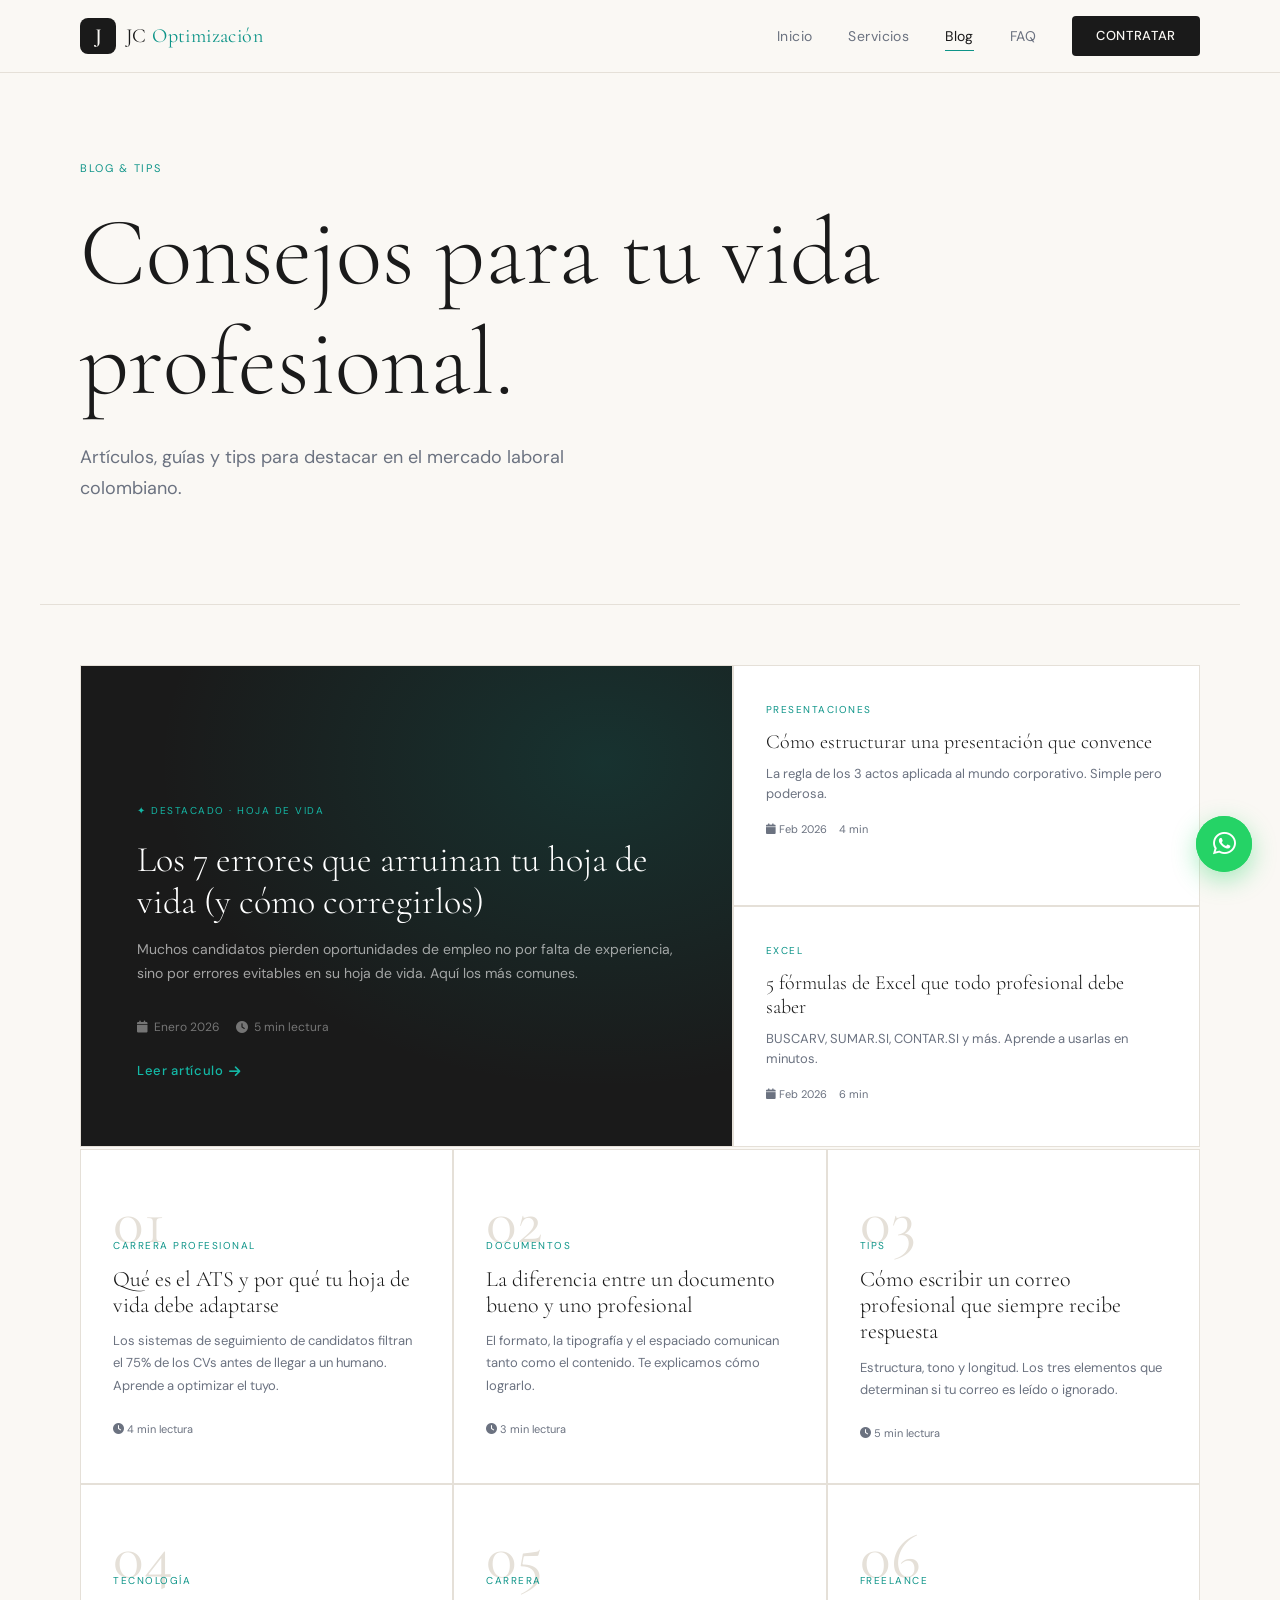
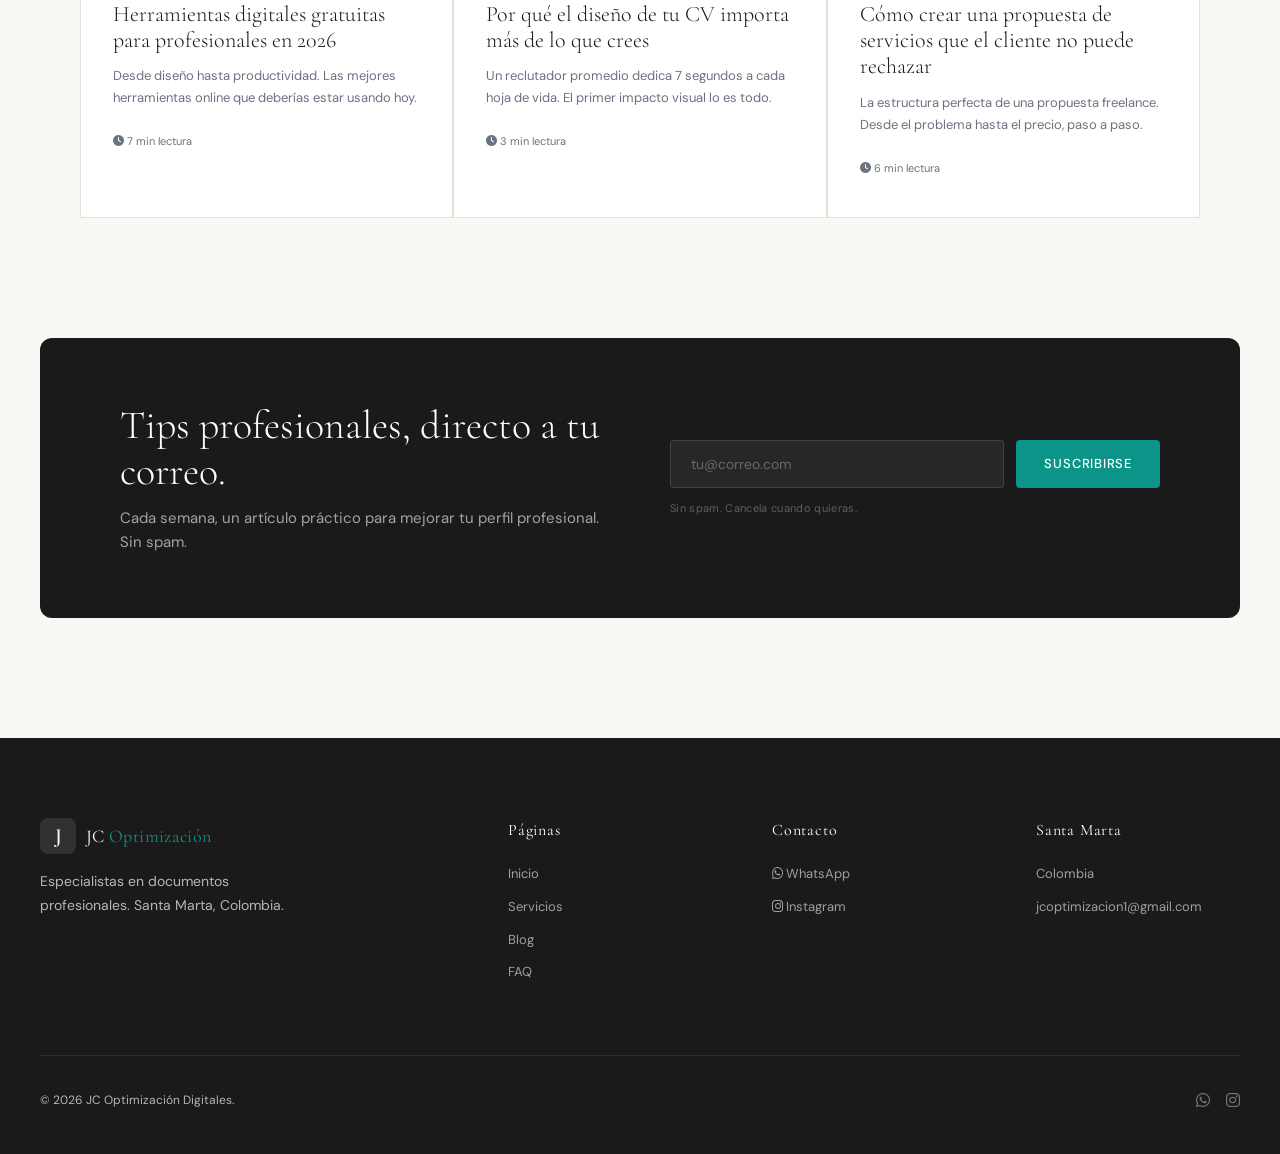
==== blog.html @ 0caf8feb "Add files via upload" ====
<!DOCTYPE html>
<html lang="es">
<head>
<meta charset="UTF-8">
<meta name="viewport" content="width=device-width, initial-scale=1.0">
<title>Blog — JC Optimización Digitales</title>
<link rel="stylesheet" href="shared.css">
<link rel="stylesheet" href="https://cdnjs.cloudflare.com/ajax/libs/font-awesome/6.5.1/css/all.min.css">
<style>
.blog-section { max-width: 1200px; margin: 0 auto; padding: 60px 40px 120px; }
.blog-featured {
  display: grid; grid-template-columns: 1.4fr 1fr; gap: 2px;
  background: var(--border); border: 1px solid var(--border); margin-bottom: 2px;
}
.post-featured {
  background: var(--charcoal); padding: 64px 56px;
  display: flex; flex-direction: column; justify-content: flex-end;
  min-height: 480px; position: relative; overflow: hidden;
}
.post-featured::before {
  content: ''; position: absolute; inset: 0;
  background: radial-gradient(ellipse at 80% 20%, rgba(13,148,136,0.2), transparent 60%);
}
.post-tag-dark { font-size: 10px; letter-spacing: 0.15em; text-transform: uppercase; color: var(--teal-light); margin-bottom: 20px; position: relative; }
.post-featured h2 { font-size: 36px; color: white; position: relative; line-height: 1.15; margin-bottom: 16px; }
.post-featured p { color: rgba(255,255,255,0.6); font-size: 14px; line-height: 1.7; position: relative; margin-bottom: 32px; }
.post-meta { display: flex; align-items: center; gap: 16px; font-size: 12px; color: rgba(255,255,255,0.4); position: relative; }
.post-meta span { display: flex; align-items: center; gap: 6px; }
.read-link { color: var(--teal-light); text-decoration: none; font-size: 13px; font-weight: 500; display: flex; align-items: center; gap: 6px; letter-spacing: 0.05em; position: relative; transition: gap 0.2s; }
.read-link:hover { gap: 10px; }

.blog-sidebar { display: flex; flex-direction: column; gap: 2px; background: var(--border); }
.post-side {
  background: var(--card); padding: 36px 32px; flex: 1;
  transition: background 0.2s; cursor: pointer; position: relative;
}
.post-side::after { content: ''; position: absolute; left: 0; top: 0; bottom: 0; width: 3px; background: var(--teal); transform: scaleY(0); transition: transform 0.3s; }
.post-side:hover { background: var(--cream); }
.post-side:hover::after { transform: scaleY(1); }
.post-tag { font-size: 10px; letter-spacing: 0.15em; text-transform: uppercase; color: var(--teal); margin-bottom: 12px; }
.post-side h3 { font-size: 20px; margin-bottom: 10px; line-height: 1.2; }
.post-side p { font-size: 13px; color: var(--muted); line-height: 1.6; margin-bottom: 16px; }
.post-meta-light { font-size: 11px; color: var(--muted); display: flex; gap: 12px; }

.blog-grid { display: grid; grid-template-columns: repeat(3, 1fr); gap: 2px; background: var(--border); border: 1px solid var(--border); margin-top: 2px; }
.post-card { background: var(--card); padding: 40px 32px; transition: background 0.2s; position: relative; overflow: hidden; }
.post-card::before { content: ''; position: absolute; bottom: 0; left: 0; right: 0; height: 2px; background: var(--teal); transform: scaleX(0); transition: transform 0.3s; }
.post-card:hover { background: var(--cream); }
.post-card:hover::before { transform: scaleX(1); }
.post-card h3 { font-size: 22px; margin: 12px 0 12px; line-height: 1.2; }
.post-card p { font-size: 13px; color: var(--muted); line-height: 1.7; margin-bottom: 24px; }
.post-number { font-family: 'Cormorant Garamond', serif; font-size: 64px; color: var(--border); line-height: 1; margin-bottom: -16px; }

.section-divider { max-width: 1200px; margin: 0 auto; padding: 0 40px; }
.section-divider hr { border: none; border-top: 1px solid var(--border); margin: 0 0 48px; }
.section-divider h2 { font-size: 36px; margin-bottom: 48px; }

.newsletter-bar { background: var(--charcoal); margin: 0 40px 120px; border-radius: 12px; padding: 64px 80px; display: grid; grid-template-columns: 1fr 1fr; gap: 60px; align-items: center; }
.newsletter-bar h2 { font-size: 40px; color: white; }
.newsletter-bar p { color: rgba(255,255,255,0.6); margin-top: 12px; font-size: 15px; }
.newsletter-form { display: flex; gap: 12px; }
.newsletter-form input { flex: 1; background: rgba(255,255,255,0.06); border: 1px solid rgba(255,255,255,0.12); border-radius: 4px; padding: 14px 20px; color: white; font-size: 14px; font-family: 'DM Sans', sans-serif; outline: none; }
.newsletter-form input::placeholder { color: rgba(255,255,255,0.3); }
.newsletter-form input:focus { border-color: var(--teal); }
.btn-subscribe { background: var(--teal); color: white; border: none; padding: 14px 28px; border-radius: 4px; font-size: 13px; letter-spacing: 0.06em; text-transform: uppercase; cursor: pointer; font-family: 'DM Sans', sans-serif; font-weight: 500; white-space: nowrap; transition: background 0.2s; }
.btn-subscribe:hover { background: #0d9488; }

@media (max-width: 900px) {
  .blog-featured { grid-template-columns: 1fr; }
  .blog-grid { grid-template-columns: 1fr 1fr; }
  .newsletter-bar { grid-template-columns: 1fr; gap: 32px; padding: 48px 32px; margin: 0 20px 80px; }
}
@media (max-width: 600px) {
  .blog-grid { grid-template-columns: 1fr; }
  .blog-section { padding: 40px 20px 80px; }
  .newsletter-form { flex-direction: column; }
}
</style>
</head>
<body>

<nav>
  <div class="nav-inner">
    <a href="index.html" class="logo">
      <div class="logo-mark">J</div>
      <span class="logo-text">JC <span>Optimización</span></span>
    </a>
    <div class="nav-links">
      <a href="index.html">Inicio</a>
      <a href="servicios.html">Servicios</a>
      <a href="blog.html" class="active">Blog</a>
      <a href="faq.html">FAQ</a>
      <a href="servicios.html" class="nav-cta">Contratar</a>
    </div>
    <button class="nav-mobile-toggle" onclick="toggleMobileMenu()"><i class="fas fa-bars"></i></button>
  </div>
</nav>
<div class="nav-mobile-menu" id="mobileMenu">
  <a href="index.html" onclick="toggleMobileMenu()">Inicio</a>
  <a href="servicios.html" onclick="toggleMobileMenu()">Servicios</a>
  <a href="blog.html" onclick="toggleMobileMenu()">Blog</a>
  <a href="faq.html" onclick="toggleMobileMenu()">FAQ</a>
  <a href="servicios.html" onclick="toggleMobileMenu()">Contratar →</a>
</div>

<div class="page-header">
  <div class="page-tag">Blog & Tips</div>
  <h1>Consejos para tu vida profesional.</h1>
  <p>Artículos, guías y tips para destacar en el mercado laboral colombiano.</p>
</div>

<section class="blog-section">
  <!-- Featured -->
  <div class="blog-featured reveal">
    <div class="post-featured">
      <div class="post-tag-dark">✦ Destacado · Hoja de Vida</div>
      <h2>Los 7 errores que arruinan tu hoja de vida (y cómo corregirlos)</h2>
      <p>Muchos candidatos pierden oportunidades de empleo no por falta de experiencia, sino por errores evitables en su hoja de vida. Aquí los más comunes.</p>
      <div class="post-meta" style="margin-bottom:24px">
        <span><i class="fas fa-calendar"></i> Enero 2026</span>
        <span><i class="fas fa-clock"></i> 5 min lectura</span>
      </div>
      <a href="#" class="read-link">Leer artículo <i class="fas fa-arrow-right"></i></a>
    </div>
    <div class="blog-sidebar">
      <div class="post-side">
        <div class="post-tag">Presentaciones</div>
        <h3>Cómo estructurar una presentación que convence</h3>
        <p>La regla de los 3 actos aplicada al mundo corporativo. Simple pero poderosa.</p>
        <div class="post-meta-light"><span><i class="fas fa-calendar"></i> Feb 2026</span><span>4 min</span></div>
      </div>
      <div class="post-side">
        <div class="post-tag">Excel</div>
        <h3>5 fórmulas de Excel que todo profesional debe saber</h3>
        <p>BUSCARV, SUMAR.SI, CONTAR.SI y más. Aprende a usarlas en minutos.</p>
        <div class="post-meta-light"><span><i class="fas fa-calendar"></i> Feb 2026</span><span>6 min</span></div>
      </div>
    </div>
  </div>

  <!-- Grid de posts -->
  <div class="blog-grid reveal delay-1">
    <div class="post-card">
      <div class="post-number">01</div>
      <div class="post-tag">Carrera profesional</div>
      <h3>Qué es el ATS y por qué tu hoja de vida debe adaptarse</h3>
      <p>Los sistemas de seguimiento de candidatos filtran el 75% de los CVs antes de llegar a un humano. Aprende a optimizar el tuyo.</p>
      <div class="post-meta-light"><span><i class="fas fa-clock"></i> 4 min lectura</span></div>
    </div>
    <div class="post-card">
      <div class="post-number">02</div>
      <div class="post-tag">Documentos</div>
      <h3>La diferencia entre un documento bueno y uno profesional</h3>
      <p>El formato, la tipografía y el espaciado comunican tanto como el contenido. Te explicamos cómo lograrlo.</p>
      <div class="post-meta-light"><span><i class="fas fa-clock"></i> 3 min lectura</span></div>
    </div>
    <div class="post-card">
      <div class="post-number">03</div>
      <div class="post-tag">Tips</div>
      <h3>Cómo escribir un correo profesional que siempre recibe respuesta</h3>
      <p>Estructura, tono y longitud. Los tres elementos que determinan si tu correo es leído o ignorado.</p>
      <div class="post-meta-light"><span><i class="fas fa-clock"></i> 5 min lectura</span></div>
    </div>
    <div class="post-card">
      <div class="post-number">04</div>
      <div class="post-tag">Tecnología</div>
      <h3>Herramientas digitales gratuitas para profesionales en 2026</h3>
      <p>Desde diseño hasta productividad. Las mejores herramientas online que deberías estar usando hoy.</p>
      <div class="post-meta-light"><span><i class="fas fa-clock"></i> 7 min lectura</span></div>
    </div>
    <div class="post-card">
      <div class="post-number">05</div>
      <div class="post-tag">Carrera</div>
      <h3>Por qué el diseño de tu CV importa más de lo que crees</h3>
      <p>Un reclutador promedio dedica 7 segundos a cada hoja de vida. El primer impacto visual lo es todo.</p>
      <div class="post-meta-light"><span><i class="fas fa-clock"></i> 3 min lectura</span></div>
    </div>
    <div class="post-card">
      <div class="post-number">06</div>
      <div class="post-tag">Freelance</div>
      <h3>Cómo crear una propuesta de servicios que el cliente no puede rechazar</h3>
      <p>La estructura perfecta de una propuesta freelance. Desde el problema hasta el precio, paso a paso.</p>
      <div class="post-meta-light"><span><i class="fas fa-clock"></i> 6 min lectura</span></div>
    </div>
  </div>
</section>

<!-- Newsletter -->
<div class="newsletter-bar reveal">
  <div>
    <h2>Tips profesionales, directo a tu correo.</h2>
    <p>Cada semana, un artículo práctico para mejorar tu perfil profesional. Sin spam.</p>
  </div>
  <div>
    <div class="newsletter-form">
      <input type="email" placeholder="tu@correo.com" id="newsletterEmail">
      <button class="btn-subscribe" onclick="subscribeNewsletter()">Suscribirse</button>
    </div>
    <p style="color:rgba(255,255,255,0.3);font-size:11px;margin-top:12px;letter-spacing:0.03em">Sin spam. Cancela cuando quieras.</p>
  </div>
</div>

<!-- FOOTER -->
<footer>
  <div class="footer-inner">
    <div class="footer-grid">
      <div class="footer-brand">
        <div class="logo" style="margin-bottom:16px">
          <div class="logo-mark">J</div>
          <span class="logo-text" style="color:white">JC <span>Optimización</span></span>
        </div>
        <p>Especialistas en documentos profesionales. Santa Marta, Colombia.</p>
      </div>
      <div class="footer-col">
        <h5>Páginas</h5>
        <a href="index.html">Inicio</a>
        <a href="servicios.html">Servicios</a>
        <a href="blog.html">Blog</a>
        <a href="faq.html">FAQ</a>
      </div>
      <div class="footer-col">
        <h5>Contacto</h5>
        <a href="https://wa.me/573043854745" target="_blank"><i class="fab fa-whatsapp"></i> WhatsApp</a>
        <a href="https://www.instagram.com/jc_optimizacion_digital" target="_blank"><i class="fab fa-instagram"></i> Instagram</a>
      </div>
      <div class="footer-col">
        <h5>Santa Marta</h5>
        <a href="#">Colombia</a>
        <a href="https://mail.google.com/mail/?view=cm&fs=1&to=jcoptimizacion1@gmail.com" target="_blank">jcoptimizacion1@gmail.com</a>
      </div>
    </div>
    <div class="footer-bottom">
      <span>© 2026 JC Optimización Digitales.</span>
      <div class="footer-socials">
        <a href="https://wa.me/573043854745" target="_blank"><i class="fab fa-whatsapp"></i></a>
        <a href="https://www.instagram.com/jc_optimizacion_digital" target="_blank"><i class="fab fa-instagram"></i></a>
      </div>
    </div>
  </div>
</footer>

<div class="wa-float">
  <span class="wa-tooltip">¿Tienes dudas? ¡Escríbeme!</span>
  <a href="https://wa.me/573043854745?text=Hola%20JC%2C%20quiero%20más%20información" target="_blank" class="wa-btn">
    <div class="wa-pulse"></div>
    <i class="fab fa-whatsapp" style="position:relative;z-index:1"></i>
  </a>
</div>

<script>
function toggleMobileMenu() { document.getElementById('mobileMenu').classList.toggle('open') }
function subscribeNewsletter() {
  const email = document.getElementById('newsletterEmail').value.trim()
  if (!email) return
  const t = document.createElement('div')
  t.className = 'toast'
  t.innerHTML = '✓ ¡Suscrito! Pronto recibirás el primer tip.'
  document.body.appendChild(t)
  setTimeout(() => { t.style.transition = 'all .4s'; t.style.opacity = '0'; setTimeout(() => t.remove(), 400) }, 3000)
  document.getElementById('newsletterEmail').value = ''
}
const obs = new IntersectionObserver(entries => {
  entries.forEach(e => { if (e.isIntersecting) { e.target.classList.add('visible'); obs.unobserve(e.target) } })
}, { threshold: 0.08 })
document.querySelectorAll('.reveal').forEach(el => obs.observe(el))
</script>
</body>
</html>
---- shared.css ----
@import url('https://fonts.googleapis.com/css2?family=Cormorant+Garamond:ital,wght@0,300;0,400;0,600;1,300;1,400&family=DM+Sans:wght@300;400;500&display=swap');

:root {
  --cream: #faf8f4;
  --charcoal: #1a1a1a;
  --teal: #0d9488;
  --teal-light: #14b8a6;
  --gold: #b8971a;
  --muted: #6b7280;
  --border: #e5e0d8;
  --card: #ffffff;
}

* { box-sizing: border-box; margin: 0; padding: 0; }

body {
  font-family: 'DM Sans', sans-serif;
  background: var(--cream);
  color: var(--charcoal);
  font-size: 16px;
  line-height: 1.6;
}

h1, h2, h3, h4 {
  font-family: 'Cormorant Garamond', serif;
  font-weight: 300;
  line-height: 1.15;
}

/* ── NAV ── */
nav {
  position: fixed;
  top: 0; left: 0; right: 0;
  z-index: 100;
  background: rgba(250,248,244,0.95);
  backdrop-filter: blur(12px);
  border-bottom: 1px solid var(--border);
}
.nav-inner {
  max-width: 1200px;
  margin: 0 auto;
  padding: 0 40px;
  height: 72px;
  display: flex;
  align-items: center;
  justify-content: space-between;
}
.logo {
  display: flex;
  align-items: center;
  gap: 10px;
  text-decoration: none;
  color: var(--charcoal);
}
.logo-mark {
  width: 36px; height: 36px;
  background: var(--charcoal);
  border-radius: 8px;
  display: flex;
  align-items: center;
  justify-content: center;
  color: var(--cream);
  font-family: 'Cormorant Garamond', serif;
  font-size: 20px;
  font-weight: 600;
}
.logo-text { font-family: 'Cormorant Garamond', serif; font-size: 20px; font-weight: 400; letter-spacing: 0.02em; }
.logo-text span { color: var(--teal); }

.nav-links { display: flex; align-items: center; gap: 36px; }
.nav-links a {
  text-decoration: none;
  color: var(--muted);
  font-size: 14px;
  font-weight: 400;
  letter-spacing: 0.03em;
  transition: color 0.2s;
  position: relative;
}
.nav-links a::after {
  content: '';
  position: absolute;
  bottom: -4px; left: 0; right: 0;
  height: 1px;
  background: var(--teal);
  transform: scaleX(0);
  transition: transform 0.2s ease;
}
.nav-links a:hover, .nav-links a.active { color: var(--charcoal); }
.nav-links a:hover::after, .nav-links a.active::after { transform: scaleX(1); }

.nav-cta {
  background: var(--charcoal);
  color: var(--cream) !important;
  padding: 10px 24px;
  border-radius: 4px;
  font-size: 13px !important;
  font-weight: 500 !important;
  letter-spacing: 0.05em !important;
  text-transform: uppercase;
  transition: background 0.2s, transform 0.2s !important;
}
.nav-cta::after { display: none !important; }
.nav-cta:hover { background: var(--teal) !important; color: white !important; transform: translateY(-1px) !important; }

/* ── FOOTER ── */
footer {
  background: var(--charcoal);
  color: rgba(250,248,244,0.7);
  padding: 80px 40px 40px;
}
.footer-inner { max-width: 1200px; margin: 0 auto; }
.footer-grid { display: grid; grid-template-columns: 2fr 1fr 1fr 1fr; gap: 60px; margin-bottom: 60px; }
.footer-brand .logo-mark { background: rgba(255,255,255,0.1); }
.footer-brand .logo-text { color: white; font-size: 18px; }
.footer-brand p { margin-top: 16px; font-size: 14px; line-height: 1.7; max-width: 280px; }
.footer-col h5 { color: white; font-family: 'Cormorant Garamond', serif; font-size: 16px; font-weight: 400; margin-bottom: 20px; letter-spacing: 0.05em; }
.footer-col a { display: block; color: rgba(250,248,244,0.6); text-decoration: none; font-size: 13px; margin-bottom: 12px; transition: color 0.2s; }
.footer-col a:hover { color: var(--teal-light); }
.footer-bottom { border-top: 1px solid rgba(255,255,255,0.08); padding-top: 32px; display: flex; justify-content: space-between; align-items: center; font-size: 12px; }
.footer-socials { display: flex; gap: 16px; }
.footer-socials a { color: rgba(255,255,255,0.4); font-size: 16px; transition: color 0.2s; }
.footer-socials a:hover { color: var(--teal-light); }

/* ── WHATSAPP FLOAT ── */
.wa-float {
  position: fixed; bottom: 28px; right: 28px; z-index: 999;
  display: flex; align-items: center; gap: 12px;
}
.wa-btn {
  width: 56px; height: 56px;
  background: #25d366;
  border-radius: 50%;
  display: flex; align-items: center; justify-content: center;
  color: white; font-size: 26px;
  box-shadow: 0 8px 24px rgba(37,211,102,0.4);
  text-decoration: none;
  transition: transform 0.3s, box-shadow 0.3s;
  position: relative;
}
.wa-btn:hover { transform: scale(1.1); box-shadow: 0 12px 32px rgba(37,211,102,0.55); }
.wa-pulse {
  position: absolute; inset: 0; border-radius: 50%;
  background: #25d366;
  animation: pulse 2.5s ease-out infinite;
}
@keyframes pulse { 0% { transform: scale(1); opacity: 0.6; } 100% { transform: scale(1.9); opacity: 0; } }
.wa-tooltip {
  background: var(--charcoal); color: white;
  padding: 8px 14px; border-radius: 6px; font-size: 12px;
  white-space: nowrap; opacity: 0; transform: translateX(8px);
  transition: all 0.3s; pointer-events: none; letter-spacing: 0.02em;
}
.wa-float:hover .wa-tooltip { opacity: 1; transform: translateX(0); }

/* ── REVEAL ── */
.reveal { opacity: 0; transform: translateY(30px); transition: opacity 0.8s ease, transform 0.8s ease; }
.reveal.visible { opacity: 1; transform: translateY(0); }
.delay-1 { transition-delay: 0.1s; }
.delay-2 { transition-delay: 0.2s; }
.delay-3 { transition-delay: 0.3s; }
.delay-4 { transition-delay: 0.4s; }

/* ── BUTTONS ── */
.btn-primary {
  display: inline-flex; align-items: center; gap: 10px;
  background: var(--charcoal); color: var(--cream);
  padding: 14px 32px; border-radius: 4px;
  font-size: 13px; font-weight: 500; letter-spacing: 0.06em; text-transform: uppercase;
  text-decoration: none; border: none; cursor: pointer;
  transition: background 0.2s, transform 0.2s;
}
.btn-primary:hover { background: var(--teal); transform: translateY(-2px); }

.btn-outline {
  display: inline-flex; align-items: center; gap: 10px;
  background: transparent; color: var(--charcoal);
  padding: 13px 30px; border-radius: 4px;
  font-size: 13px; font-weight: 500; letter-spacing: 0.06em; text-transform: uppercase;
  text-decoration: none; border: 1px solid var(--charcoal); cursor: pointer;
  transition: all 0.2s;
}
.btn-outline:hover { background: var(--charcoal); color: var(--cream); }

/* ── PAGE HEADER ── */
.page-header {
  padding: 160px 40px 100px;
  max-width: 1200px; margin: 0 auto;
  border-bottom: 1px solid var(--border);
}
.page-tag { font-size: 11px; letter-spacing: 0.15em; text-transform: uppercase; color: var(--teal); margin-bottom: 20px; }
.page-header h1 { font-size: clamp(52px, 8vw, 96px); color: var(--charcoal); max-width: 800px; }
.page-header p { font-size: 18px; color: var(--muted); max-width: 520px; margin-top: 24px; line-height: 1.7; }

/* ── MOBILE NAV ── */
.nav-mobile-toggle { display: none; background: none; border: none; cursor: pointer; color: var(--charcoal); font-size: 20px; }
.nav-mobile-menu { display: none; position: fixed; inset: 72px 0 0; background: var(--cream); z-index: 99; padding: 40px; flex-direction: column; gap: 24px; }
.nav-mobile-menu.open { display: flex; }
.nav-mobile-menu a { font-size: 24px; font-family: 'Cormorant Garamond', serif; color: var(--charcoal); text-decoration: none; border-bottom: 1px solid var(--border); padding-bottom: 20px; }

@media (max-width: 768px) {
  .nav-links { display: none; }
  .nav-mobile-toggle { display: block; }
  .footer-grid { grid-template-columns: 1fr; gap: 40px; }
  .nav-inner { padding: 0 20px; }
  .page-header { padding: 120px 20px 60px; }
}
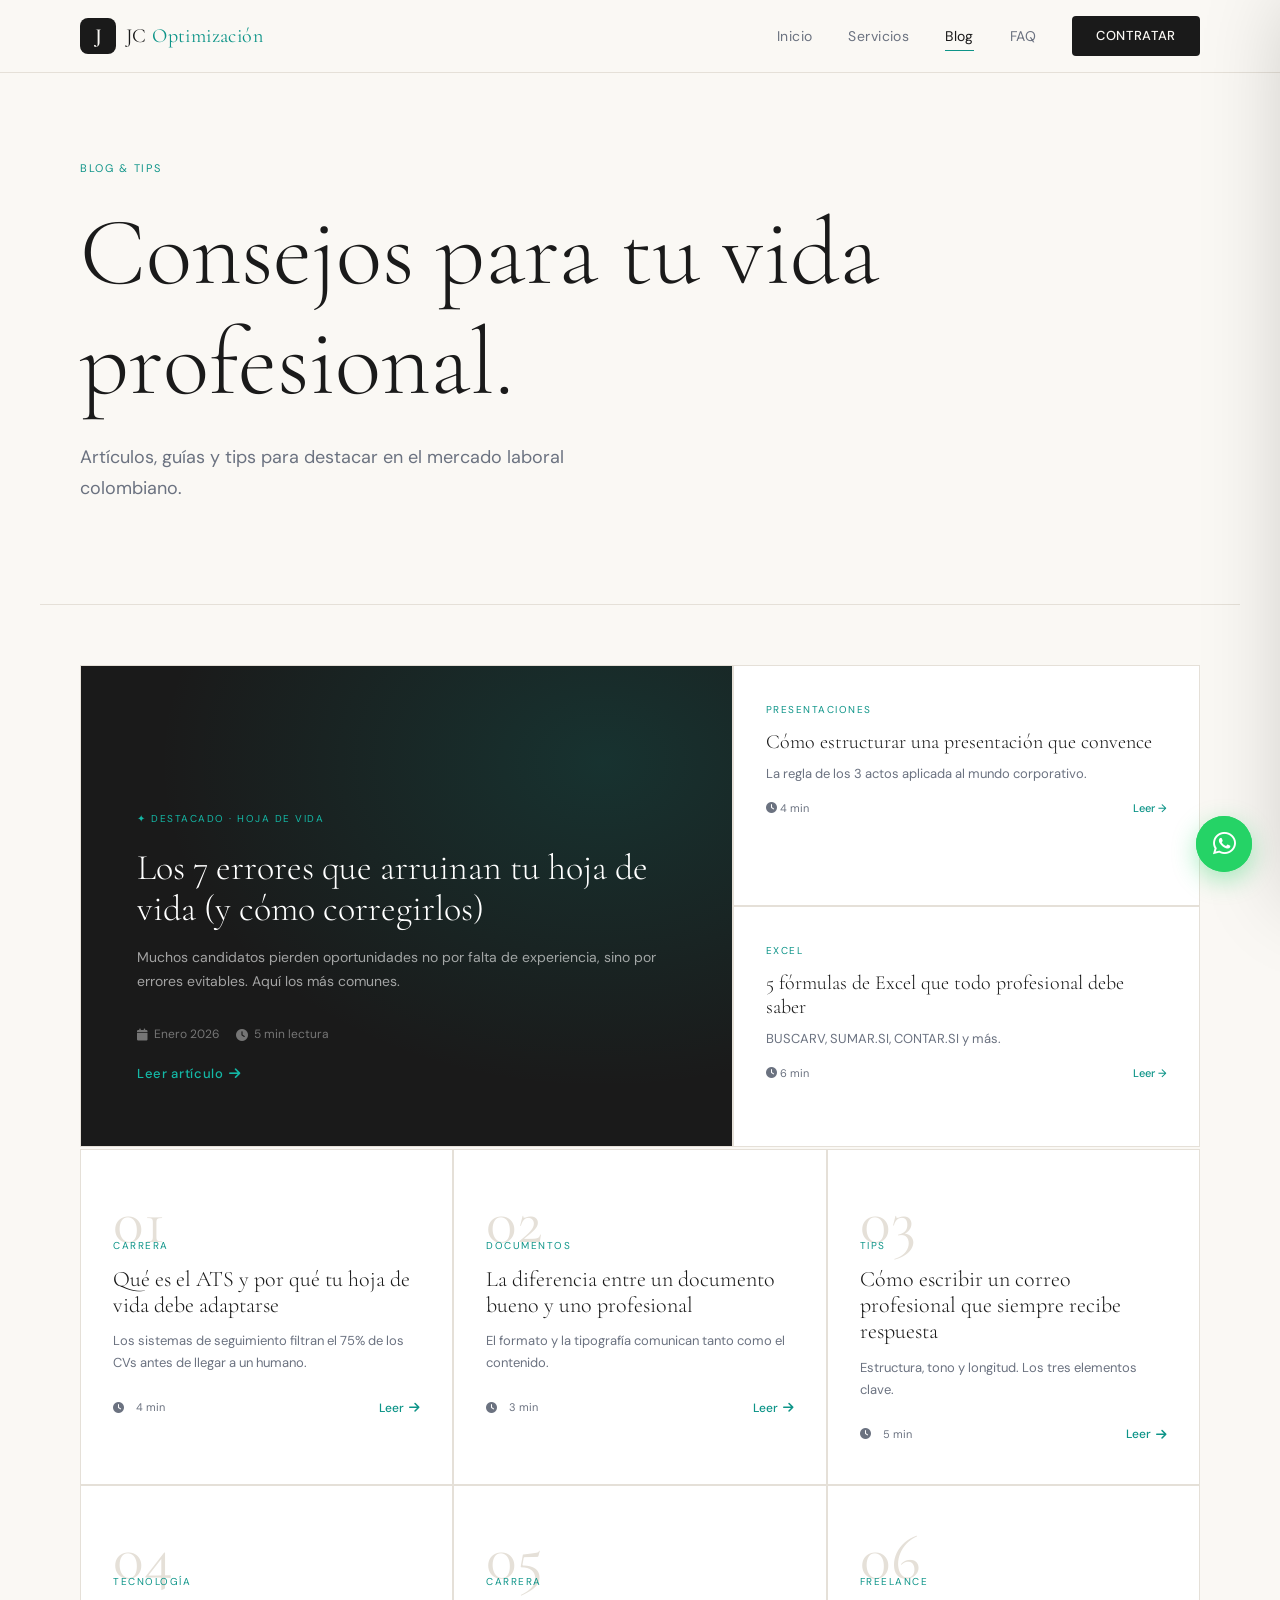
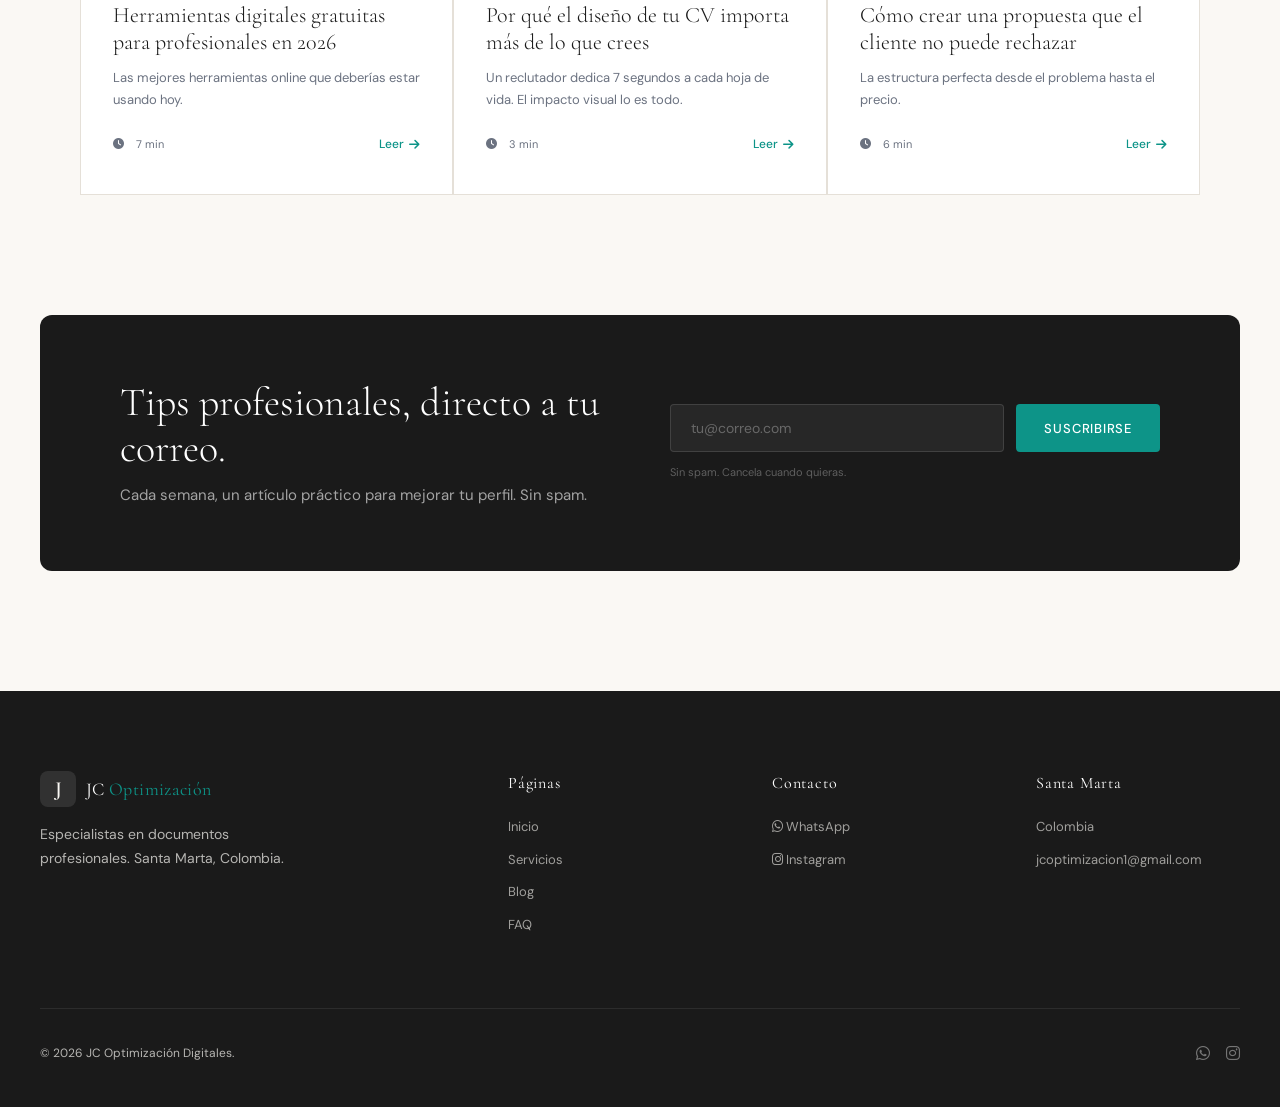
==== commit acadc8b8: "Add files via upload" ====
--- a/blog.html
+++ b/blog.html
@@ -8,72 +8,99 @@
 <link rel="stylesheet" href="https://cdnjs.cloudflare.com/ajax/libs/font-awesome/6.5.1/css/all.min.css">
 <style>
 .blog-section { max-width: 1200px; margin: 0 auto; padding: 60px 40px 120px; }
-.blog-featured {
-  display: grid; grid-template-columns: 1.4fr 1fr; gap: 2px;
-  background: var(--border); border: 1px solid var(--border); margin-bottom: 2px;
-}
-.post-featured {
-  background: var(--charcoal); padding: 64px 56px;
-  display: flex; flex-direction: column; justify-content: flex-end;
-  min-height: 480px; position: relative; overflow: hidden;
-}
-.post-featured::before {
-  content: ''; position: absolute; inset: 0;
-  background: radial-gradient(ellipse at 80% 20%, rgba(13,148,136,0.2), transparent 60%);
-}
-.post-tag-dark { font-size: 10px; letter-spacing: 0.15em; text-transform: uppercase; color: var(--teal-light); margin-bottom: 20px; position: relative; }
-.post-featured h2 { font-size: 36px; color: white; position: relative; line-height: 1.15; margin-bottom: 16px; }
-.post-featured p { color: rgba(255,255,255,0.6); font-size: 14px; line-height: 1.7; position: relative; margin-bottom: 32px; }
-.post-meta { display: flex; align-items: center; gap: 16px; font-size: 12px; color: rgba(255,255,255,0.4); position: relative; }
+.blog-featured { display: grid; grid-template-columns: 1.4fr 1fr; gap: 2px; background: var(--border); border: 1px solid var(--border); margin-bottom: 2px; }
+.post-featured { background: var(--charcoal); padding: 64px 56px; display: flex; flex-direction: column; justify-content: flex-end; min-height: 480px; position: relative; overflow: hidden; cursor: pointer; transition: opacity 0.2s; }
+.post-featured:hover { opacity: 0.9; }
+.post-featured::before { content: ''; position: absolute; inset: 0; background: radial-gradient(ellipse at 80% 20%, rgba(13,148,136,0.2), transparent 60%); }
+.post-tag-dark { font-size: 10px; letter-spacing: 0.15em; text-transform: uppercase; color: var(--teal-light); margin-bottom: 20px; position: relative; z-index: 1; }
+.post-featured h2 { font-size: 36px; color: white; position: relative; z-index: 1; line-height: 1.15; margin-bottom: 16px; }
+.post-featured .excerpt { color: rgba(255,255,255,0.6); font-size: 14px; line-height: 1.7; position: relative; z-index: 1; margin-bottom: 32px; }
+.post-meta { display: flex; align-items: center; gap: 16px; font-size: 12px; color: rgba(255,255,255,0.4); position: relative; z-index: 1; margin-bottom: 20px; }
 .post-meta span { display: flex; align-items: center; gap: 6px; }
-.read-link { color: var(--teal-light); text-decoration: none; font-size: 13px; font-weight: 500; display: flex; align-items: center; gap: 6px; letter-spacing: 0.05em; position: relative; transition: gap 0.2s; }
+.read-link { color: var(--teal-light); font-size: 13px; font-weight: 500; display: inline-flex; align-items: center; gap: 6px; letter-spacing: 0.05em; position: relative; z-index: 1; transition: gap 0.2s; background: none; border: none; cursor: pointer; font-family: 'DM Sans', sans-serif; padding: 0; }
 .read-link:hover { gap: 10px; }
 
 .blog-sidebar { display: flex; flex-direction: column; gap: 2px; background: var(--border); }
-.post-side {
-  background: var(--card); padding: 36px 32px; flex: 1;
-  transition: background 0.2s; cursor: pointer; position: relative;
-}
+.post-side { background: var(--card); padding: 36px 32px; flex: 1; transition: background 0.2s; cursor: pointer; position: relative; }
 .post-side::after { content: ''; position: absolute; left: 0; top: 0; bottom: 0; width: 3px; background: var(--teal); transform: scaleY(0); transition: transform 0.3s; }
 .post-side:hover { background: var(--cream); }
 .post-side:hover::after { transform: scaleY(1); }
 .post-tag { font-size: 10px; letter-spacing: 0.15em; text-transform: uppercase; color: var(--teal); margin-bottom: 12px; }
 .post-side h3 { font-size: 20px; margin-bottom: 10px; line-height: 1.2; }
 .post-side p { font-size: 13px; color: var(--muted); line-height: 1.6; margin-bottom: 16px; }
-.post-meta-light { font-size: 11px; color: var(--muted); display: flex; gap: 12px; }
+.post-meta-light { font-size: 11px; color: var(--muted); display: flex; gap: 12px; align-items: center; }
+.leer-mas { color: var(--teal); font-size: 11px; font-weight: 500; margin-left: auto; }
 
 .blog-grid { display: grid; grid-template-columns: repeat(3, 1fr); gap: 2px; background: var(--border); border: 1px solid var(--border); margin-top: 2px; }
-.post-card { background: var(--card); padding: 40px 32px; transition: background 0.2s; position: relative; overflow: hidden; }
+.post-card { background: var(--card); padding: 40px 32px; cursor: pointer; transition: background 0.2s; position: relative; overflow: hidden; }
 .post-card::before { content: ''; position: absolute; bottom: 0; left: 0; right: 0; height: 2px; background: var(--teal); transform: scaleX(0); transition: transform 0.3s; }
 .post-card:hover { background: var(--cream); }
 .post-card:hover::before { transform: scaleX(1); }
 .post-card h3 { font-size: 22px; margin: 12px 0 12px; line-height: 1.2; }
 .post-card p { font-size: 13px; color: var(--muted); line-height: 1.7; margin-bottom: 24px; }
 .post-number { font-family: 'Cormorant Garamond', serif; font-size: 64px; color: var(--border); line-height: 1; margin-bottom: -16px; }
-
-.section-divider { max-width: 1200px; margin: 0 auto; padding: 0 40px; }
-.section-divider hr { border: none; border-top: 1px solid var(--border); margin: 0 0 48px; }
-.section-divider h2 { font-size: 36px; margin-bottom: 48px; }
-
+.post-card-footer { display: flex; justify-content: space-between; align-items: center; }
+.read-arrow { color: var(--teal); font-size: 12px; font-weight: 500; display: flex; align-items: center; gap: 5px; }
+
+/* ── ARTICLE PANEL ── */
+.article-overlay { position: fixed; inset: 0; background: rgba(10,10,10,0.6); backdrop-filter: blur(5px); z-index: 500; opacity: 0; pointer-events: none; transition: opacity 0.3s ease; }
+.article-overlay.open { opacity: 1; pointer-events: all; }
+
+.article-panel { position: fixed; top: 0; right: 0; bottom: 0; width: min(740px, 100vw); background: #faf8f4; z-index: 501; overflow-y: auto; transform: translateX(105%); transition: transform 0.4s cubic-bezier(0.22,1,0.36,1); box-shadow: -32px 0 80px rgba(0,0,0,0.18); }
+.article-panel.open { transform: translateX(0); }
+
+.panel-topbar { position: sticky; top: 0; z-index: 10; background: rgba(250,248,244,0.96); backdrop-filter: blur(10px); border-bottom: 1px solid var(--border); padding: 18px 40px; display: flex; justify-content: space-between; align-items: center; }
+.panel-topbar-label { font-size: 12px; color: var(--muted); letter-spacing: 0.06em; text-transform: uppercase; }
+.panel-close { width: 36px; height: 36px; border-radius: 50%; border: 1px solid var(--border); background: none; display: flex; align-items: center; justify-content: center; cursor: pointer; color: var(--muted); font-size: 16px; transition: all 0.2s; }
+.panel-close:hover { background: var(--charcoal); color: white; border-color: var(--charcoal); }
+
+.panel-hero { padding: 52px 52px 36px; border-bottom: 1px solid var(--border); }
+.panel-hero .post-tag { margin-bottom: 16px; }
+.panel-hero h1 { font-size: clamp(26px, 3.5vw, 42px); line-height: 1.1; margin-bottom: 18px; color: var(--charcoal); }
+.panel-hero .summary { font-size: 16px; color: var(--muted); line-height: 1.75; margin-bottom: 24px; }
+.panel-meta { display: flex; gap: 18px; font-size: 12px; color: var(--muted); flex-wrap: wrap; }
+.panel-meta span { display: flex; align-items: center; gap: 6px; }
+
+.panel-body { padding: 44px 52px 80px; }
+.panel-body h2 { font-family: 'Cormorant Garamond', serif; font-size: 30px; font-weight: 300; color: var(--charcoal); margin: 40px 0 14px; line-height: 1.2; }
+.panel-body h3 { font-family: 'DM Sans', sans-serif; font-size: 17px; font-weight: 600; color: var(--charcoal); margin: 28px 0 10px; }
+.panel-body p { font-size: 15px; color: #3d3d3d; line-height: 1.9; margin-bottom: 18px; }
+.panel-body ul, .panel-body ol { margin: 12px 0 20px 22px; }
+.panel-body li { font-size: 15px; color: #3d3d3d; line-height: 1.8; margin-bottom: 8px; }
+.panel-body strong { color: var(--charcoal); }
+.panel-tip { background: rgba(13,148,136,0.07); border-left: 3px solid var(--teal); padding: 18px 22px; border-radius: 0 8px 8px 0; margin: 24px 0; }
+.panel-tip p { margin: 0; font-size: 14px; color: var(--charcoal); line-height: 1.7; }
+.panel-cta { background: var(--charcoal); border-radius: 12px; padding: 40px 36px; text-align: center; margin-top: 52px; }
+.panel-cta h3 { color: white; font-size: 26px; margin-bottom: 10px; }
+.panel-cta p { color: rgba(255,255,255,0.6); font-size: 14px; margin-bottom: 24px; }
+.panel-cta a { display: inline-flex; align-items: center; gap: 8px; background: var(--teal); color: white; padding: 14px 28px; border-radius: 4px; font-size: 13px; font-weight: 500; text-decoration: none; letter-spacing: 0.05em; transition: background 0.2s; }
+.panel-cta a:hover { background: #0d9488; }
+
+/* Newsletter */
 .newsletter-bar { background: var(--charcoal); margin: 0 40px 120px; border-radius: 12px; padding: 64px 80px; display: grid; grid-template-columns: 1fr 1fr; gap: 60px; align-items: center; }
 .newsletter-bar h2 { font-size: 40px; color: white; }
-.newsletter-bar p { color: rgba(255,255,255,0.6); margin-top: 12px; font-size: 15px; }
+.newsletter-bar > div > p { color: rgba(255,255,255,0.6); margin-top: 12px; font-size: 15px; }
 .newsletter-form { display: flex; gap: 12px; }
 .newsletter-form input { flex: 1; background: rgba(255,255,255,0.06); border: 1px solid rgba(255,255,255,0.12); border-radius: 4px; padding: 14px 20px; color: white; font-size: 14px; font-family: 'DM Sans', sans-serif; outline: none; }
 .newsletter-form input::placeholder { color: rgba(255,255,255,0.3); }
 .newsletter-form input:focus { border-color: var(--teal); }
 .btn-subscribe { background: var(--teal); color: white; border: none; padding: 14px 28px; border-radius: 4px; font-size: 13px; letter-spacing: 0.06em; text-transform: uppercase; cursor: pointer; font-family: 'DM Sans', sans-serif; font-weight: 500; white-space: nowrap; transition: background 0.2s; }
 .btn-subscribe:hover { background: #0d9488; }
+.toast { position: fixed; bottom: 24px; left: 50%; transform: translateX(-50%); background: var(--charcoal); color: white; padding: 14px 24px; border-radius: 6px; font-size: 13px; z-index: 999; display: flex; align-items: center; gap: 10px; }
 
 @media (max-width: 900px) {
   .blog-featured { grid-template-columns: 1fr; }
   .blog-grid { grid-template-columns: 1fr 1fr; }
   .newsletter-bar { grid-template-columns: 1fr; gap: 32px; padding: 48px 32px; margin: 0 20px 80px; }
+  .panel-hero, .panel-body { padding-left: 28px; padding-right: 28px; }
+  .panel-topbar { padding: 16px 24px; }
 }
 @media (max-width: 600px) {
   .blog-grid { grid-template-columns: 1fr; }
   .blog-section { padding: 40px 20px 80px; }
+  .post-featured { padding: 40px 28px; min-height: 360px; }
   .newsletter-form { flex-direction: column; }
+  .panel-hero, .panel-body { padding-left: 20px; padding-right: 20px; }
 }
 </style>
 </head>
@@ -110,97 +137,93 @@
 </div>
 
 <section class="blog-section">
-  <!-- Featured -->
   <div class="blog-featured reveal">
-    <div class="post-featured">
+    <div class="post-featured" onclick="openArticle(0)">
       <div class="post-tag-dark">✦ Destacado · Hoja de Vida</div>
       <h2>Los 7 errores que arruinan tu hoja de vida (y cómo corregirlos)</h2>
-      <p>Muchos candidatos pierden oportunidades de empleo no por falta de experiencia, sino por errores evitables en su hoja de vida. Aquí los más comunes.</p>
-      <div class="post-meta" style="margin-bottom:24px">
+      <p class="excerpt">Muchos candidatos pierden oportunidades no por falta de experiencia, sino por errores evitables. Aquí los más comunes.</p>
+      <div class="post-meta">
         <span><i class="fas fa-calendar"></i> Enero 2026</span>
         <span><i class="fas fa-clock"></i> 5 min lectura</span>
       </div>
-      <a href="#" class="read-link">Leer artículo <i class="fas fa-arrow-right"></i></a>
+      <button class="read-link">Leer artículo <i class="fas fa-arrow-right"></i></button>
     </div>
     <div class="blog-sidebar">
-      <div class="post-side">
+      <div class="post-side" onclick="openArticle(1)">
         <div class="post-tag">Presentaciones</div>
         <h3>Cómo estructurar una presentación que convence</h3>
-        <p>La regla de los 3 actos aplicada al mundo corporativo. Simple pero poderosa.</p>
-        <div class="post-meta-light"><span><i class="fas fa-calendar"></i> Feb 2026</span><span>4 min</span></div>
-      </div>
-      <div class="post-side">
+        <p>La regla de los 3 actos aplicada al mundo corporativo.</p>
+        <div class="post-meta-light"><span><i class="fas fa-clock"></i> 4 min</span><span class="leer-mas">Leer →</span></div>
+      </div>
+      <div class="post-side" onclick="openArticle(2)">
         <div class="post-tag">Excel</div>
         <h3>5 fórmulas de Excel que todo profesional debe saber</h3>
-        <p>BUSCARV, SUMAR.SI, CONTAR.SI y más. Aprende a usarlas en minutos.</p>
-        <div class="post-meta-light"><span><i class="fas fa-calendar"></i> Feb 2026</span><span>6 min</span></div>
-      </div>
-    </div>
-  </div>
-
-  <!-- Grid de posts -->
+        <p>BUSCARV, SUMAR.SI, CONTAR.SI y más.</p>
+        <div class="post-meta-light"><span><i class="fas fa-clock"></i> 6 min</span><span class="leer-mas">Leer →</span></div>
+      </div>
+    </div>
+  </div>
+
   <div class="blog-grid reveal delay-1">
-    <div class="post-card">
+    <div class="post-card" onclick="openArticle(3)">
       <div class="post-number">01</div>
-      <div class="post-tag">Carrera profesional</div>
+      <div class="post-tag">Carrera</div>
       <h3>Qué es el ATS y por qué tu hoja de vida debe adaptarse</h3>
-      <p>Los sistemas de seguimiento de candidatos filtran el 75% de los CVs antes de llegar a un humano. Aprende a optimizar el tuyo.</p>
-      <div class="post-meta-light"><span><i class="fas fa-clock"></i> 4 min lectura</span></div>
-    </div>
-    <div class="post-card">
+      <p>Los sistemas de seguimiento filtran el 75% de los CVs antes de llegar a un humano.</p>
+      <div class="post-card-footer"><div class="post-meta-light"><i class="fas fa-clock"></i> 4 min</div><span class="read-arrow">Leer <i class="fas fa-arrow-right"></i></span></div>
+    </div>
+    <div class="post-card" onclick="openArticle(4)">
       <div class="post-number">02</div>
       <div class="post-tag">Documentos</div>
       <h3>La diferencia entre un documento bueno y uno profesional</h3>
-      <p>El formato, la tipografía y el espaciado comunican tanto como el contenido. Te explicamos cómo lograrlo.</p>
-      <div class="post-meta-light"><span><i class="fas fa-clock"></i> 3 min lectura</span></div>
-    </div>
-    <div class="post-card">
+      <p>El formato y la tipografía comunican tanto como el contenido.</p>
+      <div class="post-card-footer"><div class="post-meta-light"><i class="fas fa-clock"></i> 3 min</div><span class="read-arrow">Leer <i class="fas fa-arrow-right"></i></span></div>
+    </div>
+    <div class="post-card" onclick="openArticle(5)">
       <div class="post-number">03</div>
       <div class="post-tag">Tips</div>
       <h3>Cómo escribir un correo profesional que siempre recibe respuesta</h3>
-      <p>Estructura, tono y longitud. Los tres elementos que determinan si tu correo es leído o ignorado.</p>
-      <div class="post-meta-light"><span><i class="fas fa-clock"></i> 5 min lectura</span></div>
-    </div>
-    <div class="post-card">
+      <p>Estructura, tono y longitud. Los tres elementos clave.</p>
+      <div class="post-card-footer"><div class="post-meta-light"><i class="fas fa-clock"></i> 5 min</div><span class="read-arrow">Leer <i class="fas fa-arrow-right"></i></span></div>
+    </div>
+    <div class="post-card" onclick="openArticle(6)">
       <div class="post-number">04</div>
       <div class="post-tag">Tecnología</div>
       <h3>Herramientas digitales gratuitas para profesionales en 2026</h3>
-      <p>Desde diseño hasta productividad. Las mejores herramientas online que deberías estar usando hoy.</p>
-      <div class="post-meta-light"><span><i class="fas fa-clock"></i> 7 min lectura</span></div>
-    </div>
-    <div class="post-card">
+      <p>Las mejores herramientas online que deberías estar usando hoy.</p>
+      <div class="post-card-footer"><div class="post-meta-light"><i class="fas fa-clock"></i> 7 min</div><span class="read-arrow">Leer <i class="fas fa-arrow-right"></i></span></div>
+    </div>
+    <div class="post-card" onclick="openArticle(7)">
       <div class="post-number">05</div>
       <div class="post-tag">Carrera</div>
       <h3>Por qué el diseño de tu CV importa más de lo que crees</h3>
-      <p>Un reclutador promedio dedica 7 segundos a cada hoja de vida. El primer impacto visual lo es todo.</p>
-      <div class="post-meta-light"><span><i class="fas fa-clock"></i> 3 min lectura</span></div>
-    </div>
-    <div class="post-card">
+      <p>Un reclutador dedica 7 segundos a cada hoja de vida. El impacto visual lo es todo.</p>
+      <div class="post-card-footer"><div class="post-meta-light"><i class="fas fa-clock"></i> 3 min</div><span class="read-arrow">Leer <i class="fas fa-arrow-right"></i></span></div>
+    </div>
+    <div class="post-card" onclick="openArticle(8)">
       <div class="post-number">06</div>
       <div class="post-tag">Freelance</div>
-      <h3>Cómo crear una propuesta de servicios que el cliente no puede rechazar</h3>
-      <p>La estructura perfecta de una propuesta freelance. Desde el problema hasta el precio, paso a paso.</p>
-      <div class="post-meta-light"><span><i class="fas fa-clock"></i> 6 min lectura</span></div>
+      <h3>Cómo crear una propuesta que el cliente no puede rechazar</h3>
+      <p>La estructura perfecta desde el problema hasta el precio.</p>
+      <div class="post-card-footer"><div class="post-meta-light"><i class="fas fa-clock"></i> 6 min</div><span class="read-arrow">Leer <i class="fas fa-arrow-right"></i></span></div>
     </div>
   </div>
 </section>
 
-<!-- Newsletter -->
 <div class="newsletter-bar reveal">
   <div>
     <h2>Tips profesionales, directo a tu correo.</h2>
-    <p>Cada semana, un artículo práctico para mejorar tu perfil profesional. Sin spam.</p>
+    <p>Cada semana, un artículo práctico para mejorar tu perfil. Sin spam.</p>
   </div>
   <div>
     <div class="newsletter-form">
       <input type="email" placeholder="tu@correo.com" id="newsletterEmail">
       <button class="btn-subscribe" onclick="subscribeNewsletter()">Suscribirse</button>
     </div>
-    <p style="color:rgba(255,255,255,0.3);font-size:11px;margin-top:12px;letter-spacing:0.03em">Sin spam. Cancela cuando quieras.</p>
-  </div>
-</div>
-
-<!-- FOOTER -->
+    <p style="color:rgba(255,255,255,0.3);font-size:11px;margin-top:12px">Sin spam. Cancela cuando quieras.</p>
+  </div>
+</div>
+
 <footer>
   <div class="footer-inner">
     <div class="footer-grid">
@@ -247,8 +270,108 @@
   </a>
 </div>
 
+<!-- ARTICLE PANEL -->
+<div class="article-overlay" id="articleOverlay" onclick="closeArticle()"></div>
+<div class="article-panel" id="articlePanel">
+  <div class="panel-topbar">
+    <span class="panel-topbar-label">JC Optimización · Blog</span>
+    <button class="panel-close" onclick="closeArticle()"><i class="fas fa-times"></i></button>
+  </div>
+  <div id="panelContent"></div>
+</div>
+
 <script>
-function toggleMobileMenu() { document.getElementById('mobileMenu').classList.toggle('open') }
+const articles = [
+  {
+    tag:"Hoja de Vida", date:"Enero 2026", time:"5 min lectura",
+    title:"Los 7 errores que arruinan tu hoja de vida (y cómo corregirlos)",
+    summary:"Muchos candidatos pierden oportunidades no por falta de experiencia, sino por errores evitables. Aquí los más comunes y cómo solucionarlos.",
+    body:`<h2>¿Por qué importa tanto la hoja de vida?</h2><p>En un mercado laboral competitivo, tu hoja de vida es tu primera impresión. Un reclutador dedica en promedio <strong>7 segundos</strong> a cada CV antes de decidir si continúa o lo descarta.</p><h2>Error #1: Foto incorrecta o sin foto</h2><p>En Colombia incluir foto es práctica común. Usa una foto profesional, con buena iluminación, fondo neutro y ropa formal. Evita selfies o fotos informales.</p><h2>Error #2: Información de contacto incompleta</h2><p>Muchas hojas de vida no incluyen ciudad, WhatsApp actualizado o correo profesional. Evita correos como <em>perritos2005@hotmail.com</em>. Crea uno con tu nombre.</p><h2>Error #3: Objetivo profesional genérico</h2><p>Frases como "busco crecer personal y profesionalmente" no aportan nada. Personaliza tu objetivo para el cargo específico al que aplicas.</p><div class="panel-tip"><p><strong>Consejo:</strong> Menciona el cargo y una habilidad clave. Ej: "Contador con 3 años en sector retail, busco aportar al área financiera de empresas en crecimiento."</p></div><h2>Error #4: Experiencia sin logros</h2><p>Listar solo funciones es lo que hace el 90% de candidatos. Los que destacan incluyen logros medibles: "aumenté las ventas un 15% en 3 meses".</p><h2>Error #5: Formato inconsistente</h2><p>Múltiples fuentes, colores chillones y márgenes desiguales restan credibilidad. El formato debe ser limpio, coherente y jerarquizado.</p><h2>Error #6: No optimizar para ATS</h2><p>Los sistemas ATS filtran hojas de vida automáticamente. Si no incluyes palabras clave de la oferta, tu CV puede ser eliminado antes de que alguien lo vea.</p><h2>Error #7: CV demasiado largo</h2><p>Para menos de 10 años de experiencia, 1 a 2 páginas es suficiente. Más páginas no significan más méritos.</p><div class="panel-tip"><p><strong>Resumen:</strong> Clara, personalizada, orientada a logros y visualmente profesional. En JC Optimización lo hacemos por ti desde $20.000 COP.</p></div>`
+  },
+  {
+    tag:"Presentaciones", date:"Febrero 2026", time:"4 min lectura",
+    title:"Cómo estructurar una presentación que convence",
+    summary:"La regla de los 3 actos aplicada al mundo corporativo. Simple pero increíblemente poderosa.",
+    body:`<h2>El problema con la mayoría de presentaciones</h2><p>Están diseñadas para informar, no para convencer. Datos, tablas y texto que nadie lee. El resultado: audiencias aburridas y mensajes que no se recuerdan.</p><h2>Acto 1: El problema (25% del tiempo)</h2><p>Empieza describiendo el estado actual. Luego introduce el conflicto o la oportunidad perdida. Esta tensión engancha a la audiencia.</p><div class="panel-tip"><p><strong>Tip:</strong> Abre con una pregunta o dato sorprendente. Nunca empieces con "buenos días, mi nombre es..."</p></div><h2>Acto 2: La solución (50% del tiempo)</h2><p>Presenta tu propuesta como el puente entre el problema y el estado deseado. Sé específico: cómo funciona, con qué recursos y en qué tiempo.</p><h2>Acto 3: El llamado a la acción (25% del tiempo)</h2><p>¿Qué quieres que haga tu audiencia? ¿Aprobación de presupuesto? ¿Una reunión? El final debe ser claro y memorable.</p><h2>Reglas de diseño</h2><ul><li>Una idea por diapositiva, nunca más.</li><li>Usa imágenes reales, no cliparts genéricos.</li><li>Máximo 6 líneas de texto por slide.</li><li>Paleta de 2 a 3 colores, consistencia total.</li><li>Fuente mínima recomendada: 24px.</li></ul>`
+  },
+  {
+    tag:"Excel", date:"Febrero 2026", time:"6 min lectura",
+    title:"5 fórmulas de Excel que todo profesional debe saber",
+    summary:"BUSCARV, SUMAR.SI, CONTAR.SI y más. Aprende a usarlas en minutos y ahorra horas de trabajo cada semana.",
+    body:`<h2>¿Por qué Excel sigue siendo relevante?</h2><p>A pesar de herramientas más modernas, Excel sigue siendo el rey de la gestión de datos en empresas colombianas. Dominar sus fórmulas clave puede ahorrarte horas cada semana.</p><h2>1. BUSCARV</h2><p>Busca un valor en una columna y devuelve el de otra. Ideal para cruzar bases de datos.</p><div class="panel-tip"><p><code>=BUSCARV(valor_buscado, rango, columna, FALSO)</code><br>Ejemplo: Buscar el precio de un producto por su código.</p></div><h2>2. SUMAR.SI</h2><p>Suma valores que cumplen una condición específica.</p><div class="panel-tip"><p><code>=SUMAR.SI(rango_condición, condición, rango_suma)</code><br>Ejemplo: Sumar solo las ventas del vendedor "Juan".</p></div><h2>3. CONTAR.SI</h2><p>Cuenta cuántas celdas cumplen una condición.</p><div class="panel-tip"><p><code>=CONTAR.SI(rango, condición)</code><br>Ejemplo: Contar clientes de "Bogotá".</p></div><h2>4. SI anidado</h2><p>Evalúa múltiples condiciones y devuelve distintos resultados.</p><div class="panel-tip"><p><code>=SI(cond1, res1, SI(cond2, res2, res3))</code><br>Ejemplo: Categorizar ventas como Alta, Media o Baja.</p></div><h2>5. TEXTO</h2><p>Convierte valores numéricos a texto con formato específico.</p><div class="panel-tip"><p><code>=TEXTO(HOY(),"DD/MM/AAAA")</code> → 15/03/2026</p></div><p>¿Necesitas plantillas o automatizaciones en Excel? En JC Optimización lo hacemos desde $25.000 COP.</p>`
+  },
+  {
+    tag:"Carrera profesional", date:"Marzo 2026", time:"4 min lectura",
+    title:"Qué es el ATS y por qué tu hoja de vida debe adaptarse",
+    summary:"Los sistemas de seguimiento de candidatos filtran el 75% de los CVs antes de llegar a un humano. Aprende a pasar ese filtro.",
+    body:`<h2>¿Qué es un ATS?</h2><p>ATS significa <strong>Applicant Tracking System</strong>. Es un software que usan las empresas para recibir, organizar y filtrar hojas de vida automáticamente antes de que cualquier reclutador las vea.</p><h2>El dato que lo cambia todo</h2><p>El <strong>75% de los candidatos son rechazados por el ATS</strong> antes de que un humano los vea. Podrías ser el candidato ideal y nunca recibir una llamada.</p><h2>Cómo optimizar tu CV para ATS</h2><ul><li><strong>Usa las palabras clave de la oferta:</strong> Lee el aviso e incluye los términos exactos que usan.</li><li><strong>Evita tablas y columnas complejas:</strong> Muchos ATS no las leen correctamente.</li><li><strong>Usa encabezados estándar:</strong> "Experiencia laboral", "Educación", "Habilidades".</li><li><strong>Formato .docx o PDF simple:</strong> Sin imágenes incrustadas ni fuentes muy personalizadas.</li><li><strong>No uses texto dentro de imágenes:</strong> El ATS no puede leerlo.</li></ul><div class="panel-tip"><p><strong>Consejo:</strong> Adapta tu hoja de vida para cada oferta. Un CV personalizado tiene hasta 3 veces más probabilidades de pasar el filtro ATS.</p></div>`
+  },
+  {
+    tag:"Documentos", date:"Marzo 2026", time:"3 min lectura",
+    title:"La diferencia entre un documento bueno y uno profesional",
+    summary:"El formato, la tipografía y el espaciado comunican tanto como el contenido. Te explicamos cómo lograr el estándar profesional.",
+    body:`<h2>El contenido no lo es todo</h2><p>Puedes tener el mejor análisis del mundo, pero en un documento mal formateado, con fuentes mezcladas y márgenes irregulares, pierdes credibilidad antes de ser leído.</p><h2>Tipografía: el primer mensaje silencioso</h2><p>Un documento profesional usa máximo 2 fuentes: una para títulos y otra para el cuerpo. Recomendadas: <strong>Calibri, Georgia, Garamond</strong>. Tamaño: 11 a 12 puntos.</p><div class="panel-tip"><p>Nunca mezcles Comic Sans, Times New Roman y Arial en el mismo documento. Es una señal clara de falta de profesionalismo.</p></div><h2>Espaciado y márgenes</h2><p>Márgenes estándar: 2.5 cm en todos los lados. Interlineado: 1.15 a 1.5. Usa espacio entre párrafos en vez de doble enter.</p><h2>Jerarquía visual</h2><p>El lector debe saber de inmediato qué es título, subtítulo y texto normal. Usa negrilla con moderación: si todo está en negrita, nada destaca.</p><h2>Consistencia total</h2><p>Todos los títulos del mismo nivel: mismo tamaño, color y fuente. Los colores de acento: siempre el mismo tono, con moderación.</p>`
+  },
+  {
+    tag:"Tips", date:"Marzo 2026", time:"5 min lectura",
+    title:"Cómo escribir un correo profesional que siempre recibe respuesta",
+    summary:"Estructura, tono y longitud. Los tres elementos que determinan si tu correo es leído, respondido o ignorado.",
+    body:`<h2>El correo sigue siendo el rey</h2><p>A pesar del auge de WhatsApp y Slack, el correo electrónico sigue siendo el canal principal de comunicación profesional. Pero la mayoría son ignorados o mal redactados.</p><h2>El asunto: tu única oportunidad</h2><p>El asunto determina si el correo se abre o se archiva. Debe ser específico, corto y claro.</p><div class="panel-tip"><p><strong>Malo:</strong> "Consulta"<br><strong>Bueno:</strong> "Solicitud de reunión — propuesta proyecto X, semana del 20 de marzo"</p></div><h2>La estructura perfecta</h2><ol><li><strong>Saludo personalizado:</strong> Usa el nombre. "Estimado Juan," gana sobre "A quien corresponda,".</li><li><strong>Contexto en 1 oración:</strong> ¿Por qué escribes? Ve al punto.</li><li><strong>El cuerpo:</strong> Máximo 3 párrafos cortos.</li><li><strong>La solicitud clara:</strong> ¿Qué necesitas y para cuándo?</li><li><strong>Cierre y firma:</strong> Nombre, cargo y contacto.</li></ol><h2>Tono y longitud</h2><p>Ni demasiado informal ni demasiado rígido. Ideal: 3 a 5 oraciones por párrafo, máximo 3 párrafos. Más de 200 palabras y algo debería ir en un adjunto.</p><div class="panel-tip"><p><strong>Regla de oro:</strong> Antes de enviar, pregúntate: ¿está claro qué necesito y para cuándo? Si no, reescribe.</p></div>`
+  },
+  {
+    tag:"Tecnología", date:"Marzo 2026", time:"7 min lectura",
+    title:"Herramientas digitales gratuitas para profesionales en 2026",
+    summary:"Desde diseño hasta inteligencia artificial. Las mejores herramientas online que deberías estar usando hoy mismo.",
+    body:`<h2>Trabaja más inteligente, no más duro</h2><p>En 2026, las mejores herramientas del mercado son gratuitas o tienen planes básicos más que suficientes para la mayoría de necesidades profesionales.</p><h2>Diseño y presentaciones</h2><ul><li><strong>Canva:</strong> Diseño sin ser diseñador. Presentaciones, infografías y más.</li><li><strong>Google Slides:</strong> Alternativa gratuita a PowerPoint con colaboración en tiempo real.</li><li><strong>Beautiful.ai:</strong> Presentaciones que se diseñan solas con IA.</li></ul><h2>Productividad y organización</h2><ul><li><strong>Notion:</strong> Notas, bases de datos y gestión de proyectos en un solo lugar.</li><li><strong>Trello:</strong> Tableros Kanban para organizar tareas visualmente.</li><li><strong>Google Workspace:</strong> Docs, Sheets, Drive. El ecosistema colaborativo esencial.</li></ul><h2>Escritura y corrección</h2><ul><li><strong>LanguageTool:</strong> Corrección ortográfica y de estilo en español, en tiempo real.</li><li><strong>Hemingway Editor:</strong> Analiza la claridad y legibilidad de tu texto.</li></ul><h2>Inteligencia Artificial</h2><ul><li><strong>Claude:</strong> Redacción, análisis y respuestas detalladas con alta precisión.</li><li><strong>ChatGPT:</strong> Generación de textos, ideas y resúmenes.</li><li><strong>Perplexity:</strong> Búsqueda inteligente con fuentes verificadas.</li></ul><div class="panel-tip"><p><strong>Consejo:</strong> No intentes usar todas a la vez. Escoge una por categoría, aprende a usarla bien y luego expande tu kit digital.</p></div>`
+  },
+  {
+    tag:"Carrera", date:"Marzo 2026", time:"3 min lectura",
+    title:"Por qué el diseño de tu CV importa más de lo que crees",
+    summary:"Un reclutador promedio dedica 7 segundos a cada hoja de vida. El primer impacto visual determina si siguen leyendo.",
+    body:`<h2>7 segundos. Eso es todo.</h2><p>Estudios de seguimiento ocular han confirmado que los reclutadores dedican en promedio <strong>7 segundos</strong> a una hoja de vida antes de decidir si siguen o la descartan. El diseño lo es todo en ese momento.</p><h2>Lo que el ojo ve primero</h2><p>Antes de leer una palabra, el reclutador formó una primera impresión: ¿se ve limpio? ¿hay jerarquía visual? ¿es fácil de escanear? Un CV bien diseñado invita a seguir leyendo.</p><h2>Los elementos que más impactan</h2><ul><li><strong>El espacio en blanco:</strong> Un CV con buena respiración visual se percibe como más profesional.</li><li><strong>La jerarquía tipográfica:</strong> Títulos claros, texto bien dimensionado, sin mezcla de fuentes.</li><li><strong>La consistencia:</strong> Todo el documento sigue las mismas reglas visuales.</li><li><strong>El uso del color:</strong> Un toque estratégico puede hacer tu CV memorable.</li></ul><div class="panel-tip"><p><strong>La regla:</strong> Tu hoja de vida debe verse profesional en 1 segundo. Si tienes que explicar el diseño, el diseño no funciona.</p></div><h2>¿Vale la pena invertir?</h2><p>Absolutamente. Una hoja de vida bien diseñada puede ser la diferencia entre pasar a la siguiente ronda o quedarte en el montón. En JC Optimización la diseñamos por ti desde $20.000 COP.</p>`
+  },
+  {
+    tag:"Freelance", date:"Marzo 2026", time:"6 min lectura",
+    title:"Cómo crear una propuesta de servicios que el cliente no puede rechazar",
+    summary:"La estructura perfecta de una propuesta freelance. Desde el problema hasta el precio, paso a paso.",
+    body:`<h2>El error más común en propuestas freelance</h2><p>La mayoría hablan de ellos mismos: sus habilidades, su experiencia, sus certificados. El cliente no quiere saber qué tan bueno eres; quiere saber cómo vas a resolver su problema.</p><h2>La estructura que funciona</h2><h3>1. El problema (no tu servicio)</h3><p>Empieza describiendo el problema del cliente con tus propias palabras. Esto demuestra que entendiste lo que necesita y genera confianza inmediata.</p><h3>2. Tu solución específica</h3><p>Describe exactamente qué vas a hacer, cómo lo harás y qué entregables recibirá. Sé específico: no "diseño tu sitio web" sino "diseño una landing page de 5 secciones en WordPress, optimizada para móvil, lista en 7 días".</p><h3>3. Por qué tú</h3><p>Una o dos oraciones máximo. Una prueba concreta: un proyecto similar que ya hiciste, un resultado medible.</p><h3>4. El precio y las condiciones</h3><p>Sé directo con el precio. Indica qué incluye y qué no, el plazo de entrega y las condiciones de pago. La claridad genera confianza.</p><h3>5. El siguiente paso</h3><p>Termina con una acción clara: "Podemos agendar una llamada de 15 minutos esta semana." Dale facilidad para decir que sí.</p><div class="panel-tip"><p><strong>Regla de oro:</strong> Una propuesta corta y clara gana sobre una larga y completa. Si puedes decirlo en una página, no uses dos.</p></div>`
+  }
+]
+
+function openArticle(idx) {
+  const a = articles[idx]
+  if (!a) return
+  document.getElementById('panelContent').innerHTML = `
+    <div class="panel-hero">
+      <div class="post-tag">${a.tag}</div>
+      <h1>${a.title}</h1>
+      <p class="summary">${a.summary}</p>
+      <div class="panel-meta">
+        <span><i class="fas fa-calendar"></i> ${a.date}</span>
+        <span><i class="fas fa-clock"></i> ${a.time}</span>
+      </div>
+    </div>
+    <div class="panel-body">
+      ${a.body}
+      <div class="panel-cta">
+        <h3>¿Necesitas ayuda con tu perfil?</h3>
+        <p>Nuestros servicios están diseñados para que destagues desde el primer momento.</p>
+        <a href="servicios.html"><i class="fas fa-arrow-right"></i> Ver servicios</a>
+      </div>
+    </div>
+  `
+  document.getElementById('articlePanel').scrollTop = 0
+  document.getElementById('articleOverlay').classList.add('open')
+  document.getElementById('articlePanel').classList.add('open')
+  document.body.style.overflow = 'hidden'
+}
+
+function closeArticle() {
+  document.getElementById('articleOverlay').classList.remove('open')
+  document.getElementById('articlePanel').classList.remove('open')
+  document.body.style.overflow = ''
+}
+
 function subscribeNewsletter() {
   const email = document.getElementById('newsletterEmail').value.trim()
   if (!email) return
@@ -259,6 +382,9 @@
   setTimeout(() => { t.style.transition = 'all .4s'; t.style.opacity = '0'; setTimeout(() => t.remove(), 400) }, 3000)
   document.getElementById('newsletterEmail').value = ''
 }
+
+function toggleMobileMenu() { document.getElementById('mobileMenu').classList.toggle('open') }
+document.addEventListener('keydown', e => { if (e.key === 'Escape') closeArticle() })
 const obs = new IntersectionObserver(entries => {
   entries.forEach(e => { if (e.isIntersecting) { e.target.classList.add('visible'); obs.unobserve(e.target) } })
 }, { threshold: 0.08 })
